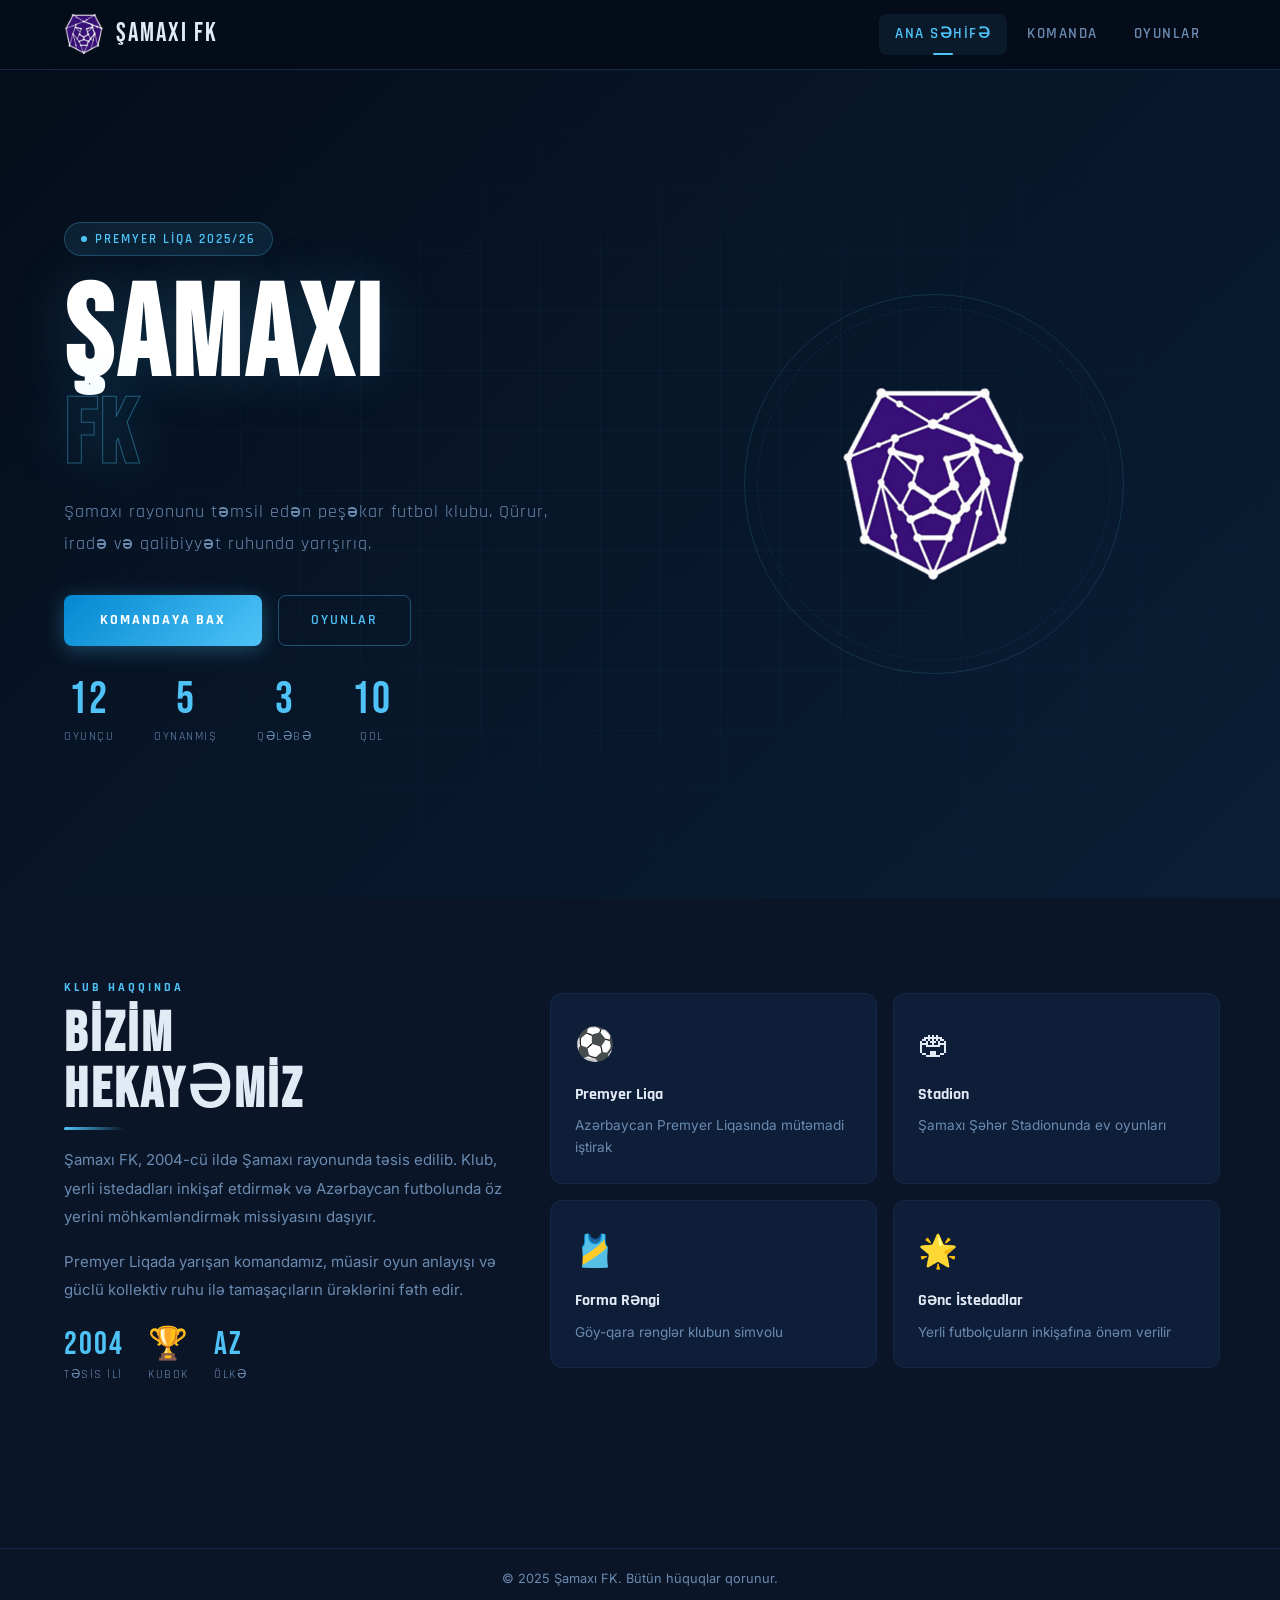
==== index.html @ 73904af3 "first commit" ====
<!DOCTYPE html>
<html lang="az">
<head>
  <meta charset="UTF-8">
  <meta name="viewport" content="width=device-width, initial-scale=1.0">
  <title>Şamaxı FK</title>
  <meta name="description" content="Şamaxı FK — Azərbaycan Premyer Liqasının güclü klubu. Oyunçular, oyunlar, statistikalar.">
  <link rel="preconnect" href="https://fonts.googleapis.com">
  <link rel="preconnect" href="https://fonts.gstatic.com" crossorigin>
  <link rel="stylesheet" href="css/style.css">
  <link rel="icon" type="image/png" href="favicon.png">
</head>
<body data-page="home">

  <!-- ── Naviqasiya ── -->
  <nav class="navbar">
    <div class="container">
      <a class="navbar-brand" href="index.html">
        <img src="favicon.png" style="height: 40px;" alt="">
        Şamaxı FK
      </a>
      <button class="navbar-toggler" id="navToggler" aria-label="Menyu">
        <span></span><span></span><span></span>
      </button>
      <div class="navbar-collapse" id="navMenu">
        <ul class="navbar-nav">
          <li class="nav-item"><a class="nav-link active" href="index.html">Ana Səhifə</a></li>
          <li class="nav-item"><a class="nav-link" href="team.html">Komanda</a></li>
          <li class="nav-item"><a class="nav-link" href="matches.html">Oyunlar</a></li>
          
        </ul>
      </div>
    </div>
  </nav>

  
  <section class="hero page-section">
    <div class="hero-bg-grid"></div>
    <div class="container position-relative" style="z-index:2">
      <div class="row align-items-center gy-5">
        <div class="col-lg-6">
          <div class="hero-badge">
            <span class="dot"></span>
            Premyer Liqa 2025/26
          </div>
          <h1 class="hero-title">
            ŞAMAXI
            <span>FK</span>
          </h1>
          <p class="hero-subtitle">
            Şamaxı rayonunu təmsil edən peşəkar futbol klubu.
            Qürur, iradə və qalibiyyət ruhunda yarışırıq.
          </p>
          <div class="d-flex gap-3 flex-wrap mb-5">
            <a href="team.html" class="btn-primary-custom">Komandaya Bax</a>
            <a href="matches.html" class="btn-outline-custom">Oyunlar</a>
          </div>
          <div class="hero-stats">
            <div class="hero-stat">
              <div class="hero-stat-num">12</div>
              <div class="hero-stat-label">Oyunçu</div>
            </div>
            <div class="hero-stat">
              <div class="hero-stat-num">5</div>
              <div class="hero-stat-label">Oynanmış</div>
            </div>
            <div class="hero-stat">
              <div class="hero-stat-num">3</div>
              <div class="hero-stat-label">Qələbə</div>
            </div>
            <div class="hero-stat">
              <div class="hero-stat-num">10</div>
              <div class="hero-stat-label">Qol</div>
            </div>
          </div>
        </div>
        <div class="col-lg-6">
          <div class="hero-emblem">
            <div class="emblem-ring">
              <img src="favicon.png">
                
                <!-- <span style="font-size:0.9rem;color:var(--clr-muted);font-family:var(--font-heading);letter-spacing:2px">2004</span> -->
              </img>
            </div>
          </div>
        </div>
      </div>
    </div>
  </section>

  <!-- ── Klub Haqqında ── -->
  <section class="section-pad bg-surface page-section">
    <div class="container">
      <div class="row align-items-center gy-4">
        <div class="col-lg-5">
          <div class="section-label">Klub Haqqında</div>
          <h2 class="section-title">BİZİM<br>HEKAYƏMİZ</h2>
          <div class="section-divider"></div>
          <p class="text-muted-c" style="line-height:1.9">
            Şamaxı FK, 2004-cü ildə Şamaxı rayonunda təsis edilib. Klub, yerli istedadları inkişaf etdirmək
            və Azərbaycan futbolunda öz yerini möhkəmləndirmək missiyasını daşıyır.
          </p>
          <p class="text-muted-c mt-3" style="line-height:1.9">
            Premyer Liqada yarışan komandamız, müasir oyun anlayışı və güclü kollektiv ruhu ilə
            tamaşaçıların ürəklərini fəth edir.
          </p>
          <div class="d-flex gap-4 mt-4">
            <div>
              <div class="hero-stat-num" style="font-size:2rem">2004</div>
              <div class="hero-stat-label">Təsis İli</div>
            </div>
            <div>
              <div class="hero-stat-num" style="font-size:2rem;color:var(--clr-gold)">🏆</div>
              <div class="hero-stat-label">Kubok</div>
            </div>
            <div>
              <div class="hero-stat-num" style="font-size:2rem">AZ</div>
              <div class="hero-stat-label">Ölkə</div>
            </div>
          </div>
        </div>
        <div class="col-lg-7">
          <div class="row g-3">
            <div class="col-6">
              <div class="card-glass p-4 h-100">
                <div style="font-size:2rem;margin-bottom:12px">⚽</div>
                <div style="font-family:var(--font-heading);font-size:1rem;font-weight:700;margin-bottom:8px">Premyer Liqa</div>
                <p class="text-muted-c" style="font-size:0.85rem;margin:0">Azərbaycan Premyer Liqasında mütəmadi iştirak</p>
              </div>
            </div>
            <div class="col-6">
              <div class="card-glass p-4 h-100">
                <div style="font-size:2rem;margin-bottom:12px">🏟</div>
                <div style="font-family:var(--font-heading);font-size:1rem;font-weight:700;margin-bottom:8px">Stadion</div>
                <p class="text-muted-c" style="font-size:0.85rem;margin:0">Şamaxı Şəhər Stadionunda ev oyunları</p>
              </div>
            </div>
            <div class="col-6">
              <div class="card-glass p-4 h-100">
                <div style="font-size:2rem;margin-bottom:12px">🎽</div>
                <div style="font-family:var(--font-heading);font-size:1rem;font-weight:700;margin-bottom:8px">Forma Rəngi</div>
                <p class="text-muted-c" style="font-size:0.85rem;margin:0">Göy-qara rənglər klubun simvolu</p>
              </div>
            </div>
            <div class="col-6">
              <div class="card-glass p-4 h-100">
                <div style="font-size:2rem;margin-bottom:12px">🌟</div>
                <div style="font-family:var(--font-heading);font-size:1rem;font-weight:700;margin-bottom:8px">Gənc İstedadlar</div>
                <p class="text-muted-c" style="font-size:0.85rem;margin:0">Yerli futbolçuların inkişafına önəm verilir</p>
              </div>
            </div>
          </div>
        </div>
      </div>
    </div>
  </section>


  <!-- ── Footer ── -->
  <footer>
   <div class="footer-bottom">
        © 2025 Şamaxı FK. Bütün hüquqlar qorunur.
      </div>
  </footer>

  <script src="js/main.js"></script>
</body>
</html>
---- css/style.css ----
/* ============================================================
   Şamaxı FK — Ana Stil Faylı (Təmizlənmiş)
   ============================================================ */

@import url('https://fonts.googleapis.com/css2?family=Bebas+Neue&family=Rajdhani:wght@400;500;600;700&family=Inter:wght@300;400;500&display=swap');

/* ── Rəng Dəyişənləri ── */
:root {
  --clr-bg:         #050d1a;
  --clr-surface:    #0a1628;
  --clr-card:       #0e1e38;
  --clr-border:     #162847;
  --clr-accent:     #4fc3f7;
  --clr-accent2:    #0288d1;
  --clr-gold:       #f0b429;
  --clr-text:       #e2eaf5;
  --clr-muted:      #6b8ab0;
  --clr-win:        #22c55e;
  --clr-loss:       #ef4444;
  --clr-draw:       #f59e0b;
  --font-display:   'Bebas Neue', sans-serif;
  --font-heading:   'Rajdhani', sans-serif;
  --font-body:      'Inter', sans-serif;
  --radius:         12px;
  --radius-sm:      8px;
  --shadow:         0 8px 32px rgba(0,0,0,0.5);
  --shadow-accent:  0 0 24px rgba(79,195,247,0.2);
  --transition:     all 0.3s cubic-bezier(0.4,0,0.2,1);
  --container-max:  1200px;
  --container-pad:  24px;
}

/* ── Reset & Əsas ── */
*, *::before, *::after {
  box-sizing: border-box;
  margin: 0;
  padding: 0;
}

html { scroll-behavior: smooth; }

body {
  background-color: var(--clr-bg);
  color: var(--clr-text);
  font-family: var(--font-body);
  font-size: 15px;
  line-height: 1.6;
  overflow-x: hidden;
}

/* ── Grid Sistemi ── */
.container {
  width: 100%;
  max-width: var(--container-max);
  margin-left: auto;
  margin-right: auto;
  padding-left: var(--container-pad);
  padding-right: var(--container-pad);
}

.row {
  display: flex;
  flex-wrap: wrap;
  margin-left: -12px;
  margin-right: -12px;
}

.row > [class*="col"] {
  padding-left: 12px;
  padding-right: 12px;
  width: 100%;
}

/* gap variantları */
.row.g-3 { gap: 0; row-gap: 16px; }
.row.g-3 > [class*="col"] { padding-left: 8px; padding-right: 8px; }
.row.g-4 { row-gap: 24px; }
.row.g-4 > [class*="col"] { padding-left: 12px; padding-right: 12px; }
.row.gy-4 { row-gap: 24px; }
.row.gy-5 { row-gap: 32px; }

/* Sütunlar */
.col-12  { flex: 0 0 100%; max-width: 100%; }
.col-6   { flex: 0 0 50%; max-width: 50%; }
.col-4   { flex: 0 0 33.333%; max-width: 33.333%; }

@media (min-width: 576px) {
  .col-sm-6  { flex: 0 0 50%; max-width: 50%; }
}

@media (min-width: 768px) {
  .col-md-4  { flex: 0 0 33.333%; max-width: 33.333%; }
  .col-md-6  { flex: 0 0 50%; max-width: 50%; }
}

@media (min-width: 992px) {
  .col-lg-2  { flex: 0 0 16.666%; max-width: 16.666%; }
  .col-lg-3  { flex: 0 0 25%; max-width: 25%; }
  .col-lg-4  { flex: 0 0 33.333%; max-width: 33.333%; }
  .col-lg-5  { flex: 0 0 41.666%; max-width: 41.666%; }
  .col-lg-6  { flex: 0 0 50%; max-width: 50%; }
  .col-lg-7  { flex: 0 0 58.333%; max-width: 58.333%; }
  .ms-lg-auto { margin-left: auto; }
}

@media (min-width: 1200px) {
  .col-xl-4 { flex: 0 0 33.333%; max-width: 33.333%; }
}

/* ── Flexbox Yardımçıları ── */
.d-flex         { display: flex; }
.flex-wrap      { flex-wrap: wrap; }
.align-items-center  { align-items: center; }
.justify-content-between { justify-content: space-between; }
.justify-content-center  { justify-content: center; }
.gap-3 { gap: 16px; }
.gap-4 { gap: 24px; }
.ms-auto { margin-left: auto; }
.mx-auto { margin-left: auto; margin-right: auto; }

/* ── Boşluq Yardımçıları ── */
.mb-2 { margin-bottom: 8px; }
.mb-3 { margin-bottom: 16px; }
.mb-4 { margin-bottom: 24px; }
.mb-5 { margin-bottom: 32px; }
.mt-2 { margin-top: 8px; }
.mt-3 { margin-top: 16px; }
.mt-4 { margin-top: 24px; }
.p-4  { padding: 24px; }
.py-5 { padding-top: 32px; padding-bottom: 32px; }
.h-100 { height: 100%; }

/* ── Mətn Yardımçıları ── */
.text-center   { text-align: center; }
.text-muted-c  { color: var(--clr-muted) !important; }

/* ── Fon Yardımçıları ── */
.bg-surface { background-color: var(--clr-surface) !important; }

/* ── Mövqe ── */
.position-relative { position: relative; }

/* ── Naviqasiya ── */
.navbar {
  background: rgba(5,13,26,0.95) !important;
  backdrop-filter: blur(16px);
  border-bottom: 1px solid var(--clr-border);
  padding: 14px 0;
  position: sticky;
  top: 0;
  z-index: 1000;
  transition: var(--transition);
}

.navbar .container {
  display: flex;
  align-items: center;
  justify-content: space-between;
}

.navbar-brand {
  display: flex;
  align-items: center;
  gap: 12px;
  font-family: var(--font-display);
  font-size: 1.6rem;
  letter-spacing: 2px;
  color: var(--clr-text) !important;
  text-decoration: none;
}

.navbar-nav {
  display: flex;
  align-items: center;
  gap: 4px;
  list-style: none;
}

.navbar-nav .nav-link {
  font-family: var(--font-heading);
  font-weight: 600;
  font-size: 0.95rem;
  letter-spacing: 1.5px;
  text-transform: uppercase;
  color: var(--clr-muted);
  padding: 8px 16px;
  border-radius: var(--radius-sm);
  transition: var(--transition);
  position: relative;
  text-decoration: none;
  display: block;
}

.navbar-nav .nav-link:hover,
.navbar-nav .nav-link.active {
  color: var(--clr-accent);
  background: rgba(79,195,247,0.08);
}

.navbar-nav .nav-link.active::after {
  content: '';
  position: absolute;
  bottom: 0;
  left: 50%;
  transform: translateX(-50%);
  width: 20px;
  height: 2px;
  background: var(--clr-accent);
  border-radius: 2px;
}

/* Hamburger menyu */
.navbar-toggler {
  display: none;
  flex-direction: column;
  gap: 5px;
  background: transparent;
  border: 1px solid var(--clr-border);
  border-radius: var(--radius-sm);
  padding: 8px 10px;
  cursor: pointer;
}

.navbar-toggler span {
  display: block;
  width: 22px;
  height: 2px;
  background: rgba(79,195,247,0.85);
  border-radius: 2px;
  transition: var(--transition);
}

.navbar-collapse {
  display: flex;
  align-items: center;
}

/* ── Səhifə Yükləmə Animasiyaları ── */
.page-section {
  opacity: 0;
  transform: translateY(24px);
  animation: fadeUp 0.6s ease forwards;
}
.page-section:nth-child(1) { animation-delay: 0.05s; }
.page-section:nth-child(2) { animation-delay: 0.15s; }
.page-section:nth-child(3) { animation-delay: 0.25s; }
.page-section:nth-child(4) { animation-delay: 0.35s; }

@keyframes fadeUp {
  to { opacity: 1; transform: translateY(0); }
}

/* ── Qahraman Bölmə ── */
.hero {
  position: relative;
  min-height: 92vh;
  display: flex;
  align-items: center;
  overflow: hidden;
  background: linear-gradient(135deg, #050d1a 0%, #071527 40%, #091e35 100%);
}

.hero-bg-grid {
  position: absolute;
  inset: 0;
  background-image:
    linear-gradient(rgba(79,195,247,0.04) 1px, transparent 1px),
    linear-gradient(90deg, rgba(79,195,247,0.04) 1px, transparent 1px);
  background-size: 60px 60px;
  mask-image: radial-gradient(ellipse at 50% 50%, black 30%, transparent 75%);
}



@keyframes pulse-glow {
  0%, 100% { opacity: 0.6; transform: translate(-50%,-50%) scale(1); }
  50% { opacity: 1; transform: translate(-50%,-50%) scale(1.1); }
}

.hero-badge {
  display: inline-flex;
  align-items: center;
  gap: 8px;
  background: rgba(79,195,247,0.1);
  border: 1px solid rgba(79,195,247,0.25);
  color: var(--clr-accent);
  font-family: var(--font-heading);
  font-size: 0.8rem;
  font-weight: 600;
  letter-spacing: 2px;
  text-transform: uppercase;
  padding: 6px 16px;
  border-radius: 100px;
  margin-bottom: 24px;
}

.hero-badge .dot {
  width: 6px;
  height: 6px;
  background: var(--clr-accent);
  border-radius: 50%;
  animation: blink 1.5s ease-in-out infinite;
}

@keyframes blink {
  0%, 100% { opacity: 1; }
  50% { opacity: 0.2; }
}

.hero-title {
  font-family: var(--font-display);
  font-size: clamp(3.5rem, 10vw, 9rem);
  line-height: 0.9;
  letter-spacing: 4px;
  color: #fff;
  text-shadow: 0 0 60px rgba(79,195,247,0.2);
}

.hero-title span {
  display: block;
  -webkit-text-stroke: 1px rgba(79,195,247,0.4);
  color: transparent;
  font-size: clamp(2.5rem, 7vw, 6.5rem);
}

.hero-subtitle {
  font-family: var(--font-heading);
  font-size: 1.15rem;
  font-weight: 400;
  color: var(--clr-muted);
  letter-spacing: 1px;
  max-width: 520px;
  margin: 20px 0 36px;
  line-height: 1.7;
}

.hero-stats {
  display: flex;
  gap: 40px;
  flex-wrap: wrap;
}

.hero-stat {
  text-align: center;
}

.hero-stat-num {
  font-family: var(--font-display);
  font-size: 2.8rem;
  color: var(--clr-accent);
  line-height: 1;
  letter-spacing: 2px;
}

.hero-stat-label {
  font-family: var(--font-heading);
  font-size: 0.75rem;
  color: var(--clr-muted);
  letter-spacing: 1.5px;
  text-transform: uppercase;
  margin-top: 4px;
}

.hero-emblem {
  position: relative;
  display: flex;
  justify-content: center;
  align-items: center;
}

.emblem-ring {
  width: min(380px, 80vw);
  height: min(380px, 80vw);
  border-radius: 50%;
  border: 1px solid rgba(79,195,247,0.15);
  display: flex;
  align-items: center;
  justify-content: center;
  position: relative;
}

.emblem-ring::before {
  content: '';
  position: absolute;
  inset: 12px;
  border-radius: 50%;
  border: 1px dashed rgba(79,195,247,0.1);
}

/* ── Düymələr ── */
.btn-primary-custom {
  font-family: var(--font-heading);
  font-weight: 700;
  font-size: 0.9rem;
  letter-spacing: 2px;
  text-transform: uppercase;
  color: #fff;
  background: linear-gradient(135deg, var(--clr-accent2), var(--clr-accent));
  border: none;
  padding: 14px 36px;
  border-radius: var(--radius-sm);
  cursor: pointer;
  transition: var(--transition);
  text-decoration: none;
  display: inline-flex;
  align-items: center;
  gap: 8px;
  box-shadow: 0 4px 20px rgba(79,195,247,0.3);
}

.btn-primary-custom:hover {
  transform: translateY(-2px);
  box-shadow: 0 8px 30px rgba(79,195,247,0.4);
  color: #fff;
}

.btn-outline-custom {
  font-family: var(--font-heading);
  font-weight: 600;
  font-size: 0.9rem;
  letter-spacing: 2px;
  text-transform: uppercase;
  color: var(--clr-accent);
  background: transparent;
  border: 1px solid rgba(79,195,247,0.35);
  padding: 13px 32px;
  border-radius: var(--radius-sm);
  cursor: pointer;
  transition: var(--transition);
  text-decoration: none;
  display: inline-flex;
  align-items: center;
  gap: 8px;
}

.btn-outline-custom:hover {
  background: rgba(79,195,247,0.08);
  border-color: var(--clr-accent);
  color: var(--clr-accent);
  transform: translateY(-2px);
}

/* ── Bölmə Başlıqları ── */
.section-label {
  font-family: var(--font-heading);
  font-size: 0.75rem;
  font-weight: 700;
  letter-spacing: 3px;
  text-transform: uppercase;
  color: var(--clr-accent);
  margin-bottom: 10px;
}

.section-title {
  font-family: var(--font-display);
  font-size: clamp(2rem, 5vw, 3.5rem);
  letter-spacing: 3px;
  color: var(--clr-text);
  line-height: 1;
  margin-bottom: 8px;
}

.section-divider {
  width: 60px;
  height: 3px;
  background: linear-gradient(90deg, var(--clr-accent), transparent);
  border-radius: 3px;
  margin-bottom: 16px;
}

/* ── Kartlar ── */
.card-glass {
  background: var(--clr-card);
  border: 1px solid var(--clr-border);
  border-radius: var(--radius);
  transition: var(--transition);
  overflow: hidden;
  position: relative;
}

.card-glass::before {
  content: '';
  position: absolute;
  top: 0; left: 0; right: 0;
  height: 2px;
  background: linear-gradient(90deg, transparent, var(--clr-accent), transparent);
  opacity: 0;
  transition: var(--transition);
}

.card-glass:hover {
  transform: translateY(-6px);
  border-color: rgba(79,195,247,0.35);
  box-shadow: var(--shadow), var(--shadow-accent);
}

.card-glass:hover::before { opacity: 1; }

/* ── Oyun Kartları ── */
.match-card {
  background: var(--clr-card);
  border: 1px solid var(--clr-border);
  border-radius: var(--radius);
  padding: 24px;
  transition: var(--transition);
  position: relative;
  overflow: hidden;
}

.match-card::after {
  content: '';
  position: absolute;
  left: 0; top: 0; bottom: 0;
  width: 3px;
  border-radius: 3px 0 0 3px;
}

.match-card.win::after      { background: var(--clr-win); }
.match-card.loss::after     { background: var(--clr-loss); }
.match-card.draw::after     { background: var(--clr-draw); }
.match-card.upcoming::after { background: var(--clr-accent); }

.match-card:hover {
  transform: translateY(-4px);
  border-color: rgba(79,195,247,0.3);
  box-shadow: var(--shadow);
}

.match-competition {
  font-family: var(--font-heading);
  font-size: 0.7rem;
  font-weight: 700;
  letter-spacing: 2px;
  text-transform: uppercase;
  color: var(--clr-accent);
  margin-bottom: 16px;
}

.match-teams {
  display: flex;
  align-items: center;
  justify-content: space-between;
  gap: 16px;
  margin-bottom: 16px;
}

.match-team { flex: 1; text-align: center; }

.match-team-name {
  font-family: var(--font-heading);
  font-size: 0.95rem;
  font-weight: 700;
  color: var(--clr-text);
  letter-spacing: 0.5px;
}

.match-score {
  font-family: var(--font-display);
  font-size: 2.8rem;
  color: var(--clr-accent);
  letter-spacing: 4px;
  text-align: center;
  min-width: 100px;
  line-height: 1;
}

.match-score.upcoming-score {
  font-size: 1.4rem;
  color: var(--clr-muted);
  letter-spacing: 6px;
}

.match-meta {
  display: flex;
  justify-content: space-between;
  align-items: center;
  border-top: 1px solid var(--clr-border);
  padding-top: 14px;
  flex-wrap: wrap;
  gap: 8px;
}

.match-date {
  font-size: 0.8rem;
  color: var(--clr-muted);
  font-family: var(--font-heading);
  font-weight: 500;
}

.match-venue {
  font-size: 0.75rem;
  color: var(--clr-muted);
  font-family: var(--font-body);
}

.status-badge {
  font-family: var(--font-heading);
  font-size: 0.65rem;
  font-weight: 700;
  letter-spacing: 1.5px;
  text-transform: uppercase;
  padding: 4px 10px;
  border-radius: 100px;
}

.status-win      { background: rgba(34,197,94,0.15);  color: var(--clr-win); }
.status-loss     { background: rgba(239,68,68,0.15);  color: var(--clr-loss); }
.status-draw     { background: rgba(245,158,11,0.15); color: var(--clr-draw); }
.status-upcoming { background: rgba(79,195,247,0.12); color: var(--clr-accent); }

/* ── Oyunçu Kartları ── */
.player-card {
  background: var(--clr-card);
  border: 1px solid var(--clr-border);
  border-radius: var(--radius);
  overflow: hidden;
  transition: var(--transition);
  cursor: pointer;
  position: relative;
}

.player-card:hover {
  transform: translateY(-8px);
  border-color: rgba(79,195,247,0.4);
  box-shadow: var(--shadow), var(--shadow-accent);
}

.player-img-wrap {
  position: relative;
  height: 180px;
  background: linear-gradient(135deg, #071527, var(--clr-surface));
  display: flex;
  align-items: center;
  justify-content: center;
  overflow: hidden;
}

.player-number-bg {
  position: absolute;
  font-family: var(--font-display);
  font-size: 7rem;
  color: rgba(79,195,247,0.06);
  letter-spacing: -4px;
  user-select: none;
}

.player-avatar {
  width: 90px;
  height: 90px;
  border-radius: 50%;
  border: 3px solid rgba(79,195,247,0.3);
  position: relative;
  z-index: 1;
  object-fit: cover;
  transition: var(--transition);
}

.player-card:hover .player-avatar {
  border-color: var(--clr-accent);
  box-shadow: 0 0 20px rgba(79,195,247,0.3);
}

.player-number-badge {
  position: absolute;
  top: 12px;
  right: 12px;
  background: linear-gradient(135deg, var(--clr-accent2), var(--clr-accent));
  color: #fff;
  font-family: var(--font-display);
  font-size: 1.1rem;
  letter-spacing: 1px;
  width: 36px;
  height: 36px;
  border-radius: 8px;
  display: flex;
  align-items: center;
  justify-content: center;
}

.player-info { padding: 16px 18px; }

.player-name {
  font-family: var(--font-heading);
  font-size: 1rem;
  font-weight: 700;
  color: var(--clr-text);
  margin-bottom: 4px;
  letter-spacing: 0.3px;
}

.player-position {
  font-family: var(--font-body);
  font-size: 0.78rem;
  color: var(--clr-muted);
}

.player-position-dot {
  display: inline-block;
  width: 6px;
  height: 6px;
  border-radius: 50%;
  margin-right: 6px;
}

.pos-gk  { background: #f59e0b; }
.pos-def { background: #3b82f6; }
.pos-mid { background: #22c55e; }
.pos-fwd { background: #ef4444; }

.player-footer {
  padding: 10px 18px;
  border-top: 1px solid var(--clr-border);
  display: flex;
  align-items: center;
  justify-content: space-between;
}

.player-nat  { font-size: 1.1rem; }
.player-age  { font-family: var(--font-heading); font-size: 0.75rem; color: var(--clr-muted); font-weight: 500; }

/* ── Footer ── */
footer {
  background: var(--clr-surface);
  
  padding: 48px 0 28px;
}

.footer-brand {
  font-family: var(--font-display);
  font-size: 1.8rem;
  letter-spacing: 3px;
  color: var(--clr-text);
  margin-bottom: 10px;
}

.footer-tagline { color: var(--clr-muted); font-size: 0.85rem; margin-bottom: 0; }

.footer-links { list-style: none; padding: 0; }
.footer-links li { margin-bottom: 8px; }
.footer-links a {
  color: var(--clr-muted);
  text-decoration: none;
  font-family: var(--font-heading);
  font-size: 0.9rem;
  font-weight: 500;
  transition: color 0.2s;
}
.footer-links a:hover { color: var(--clr-accent); }

.footer-heading {
  font-family: var(--font-heading);
  font-size: 0.75rem;
  font-weight: 700;
  letter-spacing: 2.5px;
  text-transform: uppercase;
  color: var(--clr-accent);
  margin-bottom: 16px;
}

.footer-bottom {
  border-top: 1px solid var(--clr-border);
  padding-top: 20px;
  margin-top: 36px;
  text-align: center;
  font-size: 0.8rem;
  color: var(--clr-muted);
}

/* ── Faydalı Sinif ── */
.section-pad    { padding: 80px 0; }
.section-pad-sm { padding: 56px 0; }

/* ── Yüklənmə Animasiyası ── */
.loading-spinner {
  width: 40px; height: 40px;
  border: 3px solid var(--clr-border);
  border-top-color: var(--clr-accent);
  border-radius: 50%;
  animation: spin 0.8s linear infinite;
  display: block;
}

@keyframes spin { to { transform: rotate(360deg); } }

/* ── Responsivlik ── */
@media (max-width: 992px) {
  .navbar-toggler { display: flex; }

  .navbar-collapse {
    display: none;
    position: absolute;
    top: 100%;
    left: 0;
    right: 0;
    background: rgba(5,13,26,0.98);
    border-bottom: 1px solid var(--clr-border);
    padding: 16px var(--container-pad);
    backdrop-filter: blur(16px);
  }

  .navbar-collapse.open { display: flex; }

  .navbar-nav {
    flex-direction: column;
    align-items: flex-start;
    width: 100%;
    gap: 4px;
  }

  .navbar-nav .nav-link { width: 100%; }

  .col-lg-2, .col-lg-3, .col-lg-4, .col-lg-5,
  .col-lg-6, .col-lg-7 {
    flex: 0 0 100%;
    max-width: 100%;
  }

  .ms-lg-auto { margin-left: 0; }

  .col-xl-4 { flex: 0 0 100%; max-width: 100%; }
}

@media (max-width: 768px) {
  .hero { min-height: 70vh; text-align: center; }
  .hero-stats { justify-content: center; }
  .hero-emblem { margin-top: 48px; }
  .match-score { font-size: 2rem; min-width: 72px; }
  .section-pad { padding: 56px 0; }
  .hero-subtitle { margin: 16px auto 28px; }

  .col-md-4, .col-md-6 {
    flex: 0 0 100%;
    max-width: 100%;
  }
}

@media (max-width: 480px) {
  .match-teams { gap: 8px; }
  .match-team-name { font-size: 0.82rem; }
}
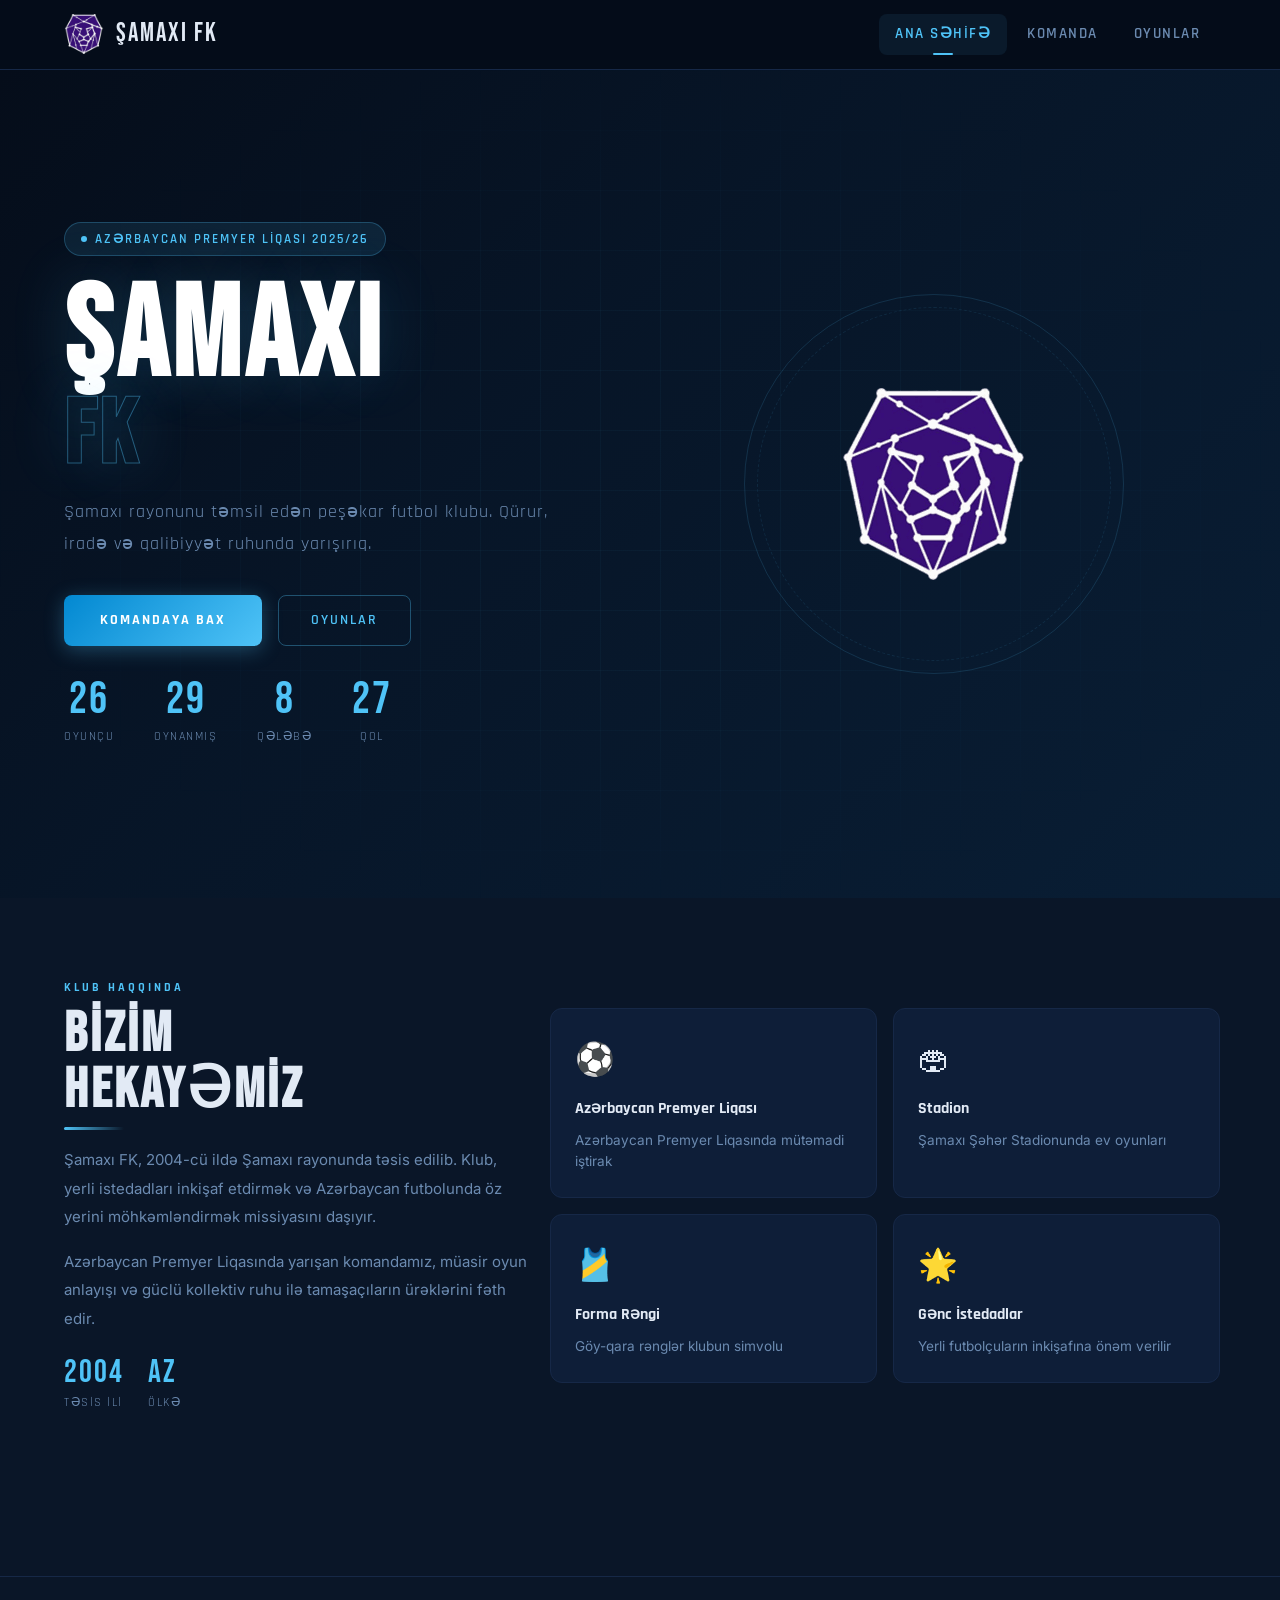
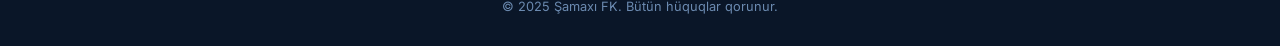
==== commit 8fa75638: "3-commit" ====
--- a/index.html
+++ b/index.html
@@ -1,15 +1,18 @@
 <!DOCTYPE html>
 <html lang="az">
+
 <head>
   <meta charset="UTF-8">
   <meta name="viewport" content="width=device-width, initial-scale=1.0">
   <title>Şamaxı FK</title>
-  <meta name="description" content="Şamaxı FK — Azərbaycan Premyer Liqasının güclü klubu. Oyunçular, oyunlar, statistikalar.">
+  <meta name="description"
+    content="Şamaxı FK — Azərbaycan Premyer Liqasının güclü klubu. Oyunçular, oyunlar, statistikalar.">
   <link rel="preconnect" href="https://fonts.googleapis.com">
   <link rel="preconnect" href="https://fonts.gstatic.com" crossorigin>
   <link rel="stylesheet" href="css/style.css">
   <link rel="icon" type="image/png" href="favicon.png">
 </head>
+
 <body data-page="home">
 
   <!-- ── Naviqasiya ── -->
@@ -27,13 +30,13 @@
           <li class="nav-item"><a class="nav-link active" href="index.html">Ana Səhifə</a></li>
           <li class="nav-item"><a class="nav-link" href="team.html">Komanda</a></li>
           <li class="nav-item"><a class="nav-link" href="matches.html">Oyunlar</a></li>
-          
+
         </ul>
       </div>
     </div>
   </nav>
 
-  
+
   <section class="hero page-section">
     <div class="hero-bg-grid"></div>
     <div class="container position-relative" style="z-index:2">
@@ -41,7 +44,7 @@
         <div class="col-lg-6">
           <div class="hero-badge">
             <span class="dot"></span>
-            Premyer Liqa 2025/26
+            Azərbaycan Premyer Liqası 2025/26
           </div>
           <h1 class="hero-title">
             ŞAMAXI
@@ -57,19 +60,19 @@
           </div>
           <div class="hero-stats">
             <div class="hero-stat">
-              <div class="hero-stat-num">12</div>
+              <div class="hero-stat-num">26</div>
               <div class="hero-stat-label">Oyunçu</div>
             </div>
             <div class="hero-stat">
-              <div class="hero-stat-num">5</div>
+              <div class="hero-stat-num">29</div>
               <div class="hero-stat-label">Oynanmış</div>
             </div>
             <div class="hero-stat">
-              <div class="hero-stat-num">3</div>
+              <div class="hero-stat-num">8</div>
               <div class="hero-stat-label">Qələbə</div>
             </div>
             <div class="hero-stat">
-              <div class="hero-stat-num">10</div>
+              <div class="hero-stat-num">27</div>
               <div class="hero-stat-label">Qol</div>
             </div>
           </div>
@@ -78,8 +81,6 @@
           <div class="hero-emblem">
             <div class="emblem-ring">
               <img src="favicon.png">
-                
-                <!-- <span style="font-size:0.9rem;color:var(--clr-muted);font-family:var(--font-heading);letter-spacing:2px">2004</span> -->
               </img>
             </div>
           </div>
@@ -101,7 +102,7 @@
             və Azərbaycan futbolunda öz yerini möhkəmləndirmək missiyasını daşıyır.
           </p>
           <p class="text-muted-c mt-3" style="line-height:1.9">
-            Premyer Liqada yarışan komandamız, müasir oyun anlayışı və güclü kollektiv ruhu ilə
+            Azərbaycan Premyer Liqasında yarışan komandamız, müasir oyun anlayışı və güclü kollektiv ruhu ilə
             tamaşaçıların ürəklərini fəth edir.
           </p>
           <div class="d-flex gap-4 mt-4">
@@ -109,10 +110,7 @@
               <div class="hero-stat-num" style="font-size:2rem">2004</div>
               <div class="hero-stat-label">Təsis İli</div>
             </div>
-            <div>
-              <div class="hero-stat-num" style="font-size:2rem;color:var(--clr-gold)">🏆</div>
-              <div class="hero-stat-label">Kubok</div>
-            </div>
+           
             <div>
               <div class="hero-stat-num" style="font-size:2rem">AZ</div>
               <div class="hero-stat-label">Ölkə</div>
@@ -124,29 +122,34 @@
             <div class="col-6">
               <div class="card-glass p-4 h-100">
                 <div style="font-size:2rem;margin-bottom:12px">⚽</div>
-                <div style="font-family:var(--font-heading);font-size:1rem;font-weight:700;margin-bottom:8px">Premyer Liqa</div>
-                <p class="text-muted-c" style="font-size:0.85rem;margin:0">Azərbaycan Premyer Liqasında mütəmadi iştirak</p>
+                <div style="font-family:var(--font-heading);font-size:1rem;font-weight:700;margin-bottom:8px">Azərbaycan Premyer Liqası</div>
+                <p class="text-muted-c" style="font-size:0.85rem;margin:0">Azərbaycan Premyer Liqasında mütəmadi iştirak
+                </p>
               </div>
             </div>
             <div class="col-6">
               <div class="card-glass p-4 h-100">
                 <div style="font-size:2rem;margin-bottom:12px">🏟</div>
-                <div style="font-family:var(--font-heading);font-size:1rem;font-weight:700;margin-bottom:8px">Stadion</div>
+                <div style="font-family:var(--font-heading);font-size:1rem;font-weight:700;margin-bottom:8px">Stadion
+                </div>
                 <p class="text-muted-c" style="font-size:0.85rem;margin:0">Şamaxı Şəhər Stadionunda ev oyunları</p>
               </div>
             </div>
             <div class="col-6">
               <div class="card-glass p-4 h-100">
                 <div style="font-size:2rem;margin-bottom:12px">🎽</div>
-                <div style="font-family:var(--font-heading);font-size:1rem;font-weight:700;margin-bottom:8px">Forma Rəngi</div>
+                <div style="font-family:var(--font-heading);font-size:1rem;font-weight:700;margin-bottom:8px">Forma
+                  Rəngi</div>
                 <p class="text-muted-c" style="font-size:0.85rem;margin:0">Göy-qara rənglər klubun simvolu</p>
               </div>
             </div>
             <div class="col-6">
               <div class="card-glass p-4 h-100">
                 <div style="font-size:2rem;margin-bottom:12px">🌟</div>
-                <div style="font-family:var(--font-heading);font-size:1rem;font-weight:700;margin-bottom:8px">Gənc İstedadlar</div>
-                <p class="text-muted-c" style="font-size:0.85rem;margin:0">Yerli futbolçuların inkişafına önəm verilir</p>
+                <div style="font-family:var(--font-heading);font-size:1rem;font-weight:700;margin-bottom:8px">Gənc
+                  İstedadlar</div>
+                <p class="text-muted-c" style="font-size:0.85rem;margin:0">Yerli futbolçuların inkişafına önəm verilir
+                </p>
               </div>
             </div>
           </div>
@@ -155,14 +158,13 @@
     </div>
   </section>
 
-
-  <!-- ── Footer ── -->
   <footer>
-   <div class="footer-bottom">
-        © 2025 Şamaxı FK. Bütün hüquqlar qorunur.
-      </div>
+    <div class="footer-bottom">
+      © 2025 Şamaxı FK. Bütün hüquqlar qorunur.
+    </div>
   </footer>
 
   <script src="js/main.js"></script>
 </body>
-</html>
+
+</html>
--- a/css/style.css
+++ b/css/style.css
@@ -6,38 +6,42 @@
 
 /* ── Rəng Dəyişənləri ── */
 :root {
-  --clr-bg:         #050d1a;
-  --clr-surface:    #0a1628;
-  --clr-card:       #0e1e38;
-  --clr-border:     #162847;
-  --clr-accent:     #4fc3f7;
-  --clr-accent2:    #0288d1;
-  --clr-gold:       #f0b429;
-  --clr-text:       #e2eaf5;
-  --clr-muted:      #6b8ab0;
-  --clr-win:        #22c55e;
-  --clr-loss:       #ef4444;
-  --clr-draw:       #f59e0b;
-  --font-display:   'Bebas Neue', sans-serif;
-  --font-heading:   'Rajdhani', sans-serif;
-  --font-body:      'Inter', sans-serif;
-  --radius:         12px;
-  --radius-sm:      8px;
-  --shadow:         0 8px 32px rgba(0,0,0,0.5);
-  --shadow-accent:  0 0 24px rgba(79,195,247,0.2);
-  --transition:     all 0.3s cubic-bezier(0.4,0,0.2,1);
-  --container-max:  1200px;
-  --container-pad:  24px;
+  --clr-bg: #050d1a;
+  --clr-surface: #0a1628;
+  --clr-card: #0e1e38;
+  --clr-border: #162847;
+  --clr-accent: #4fc3f7;
+  --clr-accent2: #0288d1;
+  --clr-gold: #f0b429;
+  --clr-text: #e2eaf5;
+  --clr-muted: #6b8ab0;
+  --clr-win: #22c55e;
+  --clr-loss: #ef4444;
+  --clr-draw: #f59e0b;
+  --font-display: 'Bebas Neue', sans-serif;
+  --font-heading: 'Rajdhani', sans-serif;
+  --font-body: 'Inter', sans-serif;
+  --radius: 12px;
+  --radius-sm: 8px;
+  --shadow: 0 8px 32px rgba(0, 0, 0, 0.5);
+  --shadow-accent: 0 0 24px rgba(79, 195, 247, 0.2);
+  --transition: all 0.3s cubic-bezier(0.4, 0, 0.2, 1);
+  --container-max: 1200px;
+  --container-pad: 24px;
 }
 
 /* ── Reset & Əsas ── */
-*, *::before, *::after {
+*,
+*::before,
+*::after {
   box-sizing: border-box;
   margin: 0;
   padding: 0;
 }
 
-html { scroll-behavior: smooth; }
+html {
+  scroll-behavior: smooth;
+}
 
 body {
   background-color: var(--clr-bg);
@@ -65,84 +69,220 @@
   margin-right: -12px;
 }
 
-.row > [class*="col"] {
+.row>[class*="col"] {
   padding-left: 12px;
   padding-right: 12px;
   width: 100%;
 }
 
 /* gap variantları */
-.row.g-3 { gap: 0; row-gap: 16px; }
-.row.g-3 > [class*="col"] { padding-left: 8px; padding-right: 8px; }
-.row.g-4 { row-gap: 24px; }
-.row.g-4 > [class*="col"] { padding-left: 12px; padding-right: 12px; }
-.row.gy-4 { row-gap: 24px; }
-.row.gy-5 { row-gap: 32px; }
+.row.g-3 {
+  gap: 0;
+  row-gap: 16px;
+}
+
+.row.g-3>[class*="col"] {
+  padding-left: 8px;
+  padding-right: 8px;
+}
+
+.row.g-4 {
+  row-gap: 24px;
+}
+
+.row.g-4>[class*="col"] {
+  padding-left: 12px;
+  padding-right: 12px;
+}
+
+.row.gy-4 {
+  row-gap: 24px;
+}
+
+.row.gy-5 {
+  row-gap: 32px;
+}
 
 /* Sütunlar */
-.col-12  { flex: 0 0 100%; max-width: 100%; }
-.col-6   { flex: 0 0 50%; max-width: 50%; }
-.col-4   { flex: 0 0 33.333%; max-width: 33.333%; }
+.col-12 {
+  flex: 0 0 100%;
+  max-width: 100%;
+}
+
+.col-6 {
+  flex: 0 0 50%;
+  max-width: 50%;
+}
+
+.col-4 {
+  flex: 0 0 33.333%;
+  max-width: 33.333%;
+}
 
 @media (min-width: 576px) {
-  .col-sm-6  { flex: 0 0 50%; max-width: 50%; }
+  .col-sm-6 {
+    flex: 0 0 50%;
+    max-width: 50%;
+  }
 }
 
 @media (min-width: 768px) {
-  .col-md-4  { flex: 0 0 33.333%; max-width: 33.333%; }
-  .col-md-6  { flex: 0 0 50%; max-width: 50%; }
+  .col-md-4 {
+    flex: 0 0 33.333%;
+    max-width: 33.333%;
+  }
+
+  .col-md-6 {
+    flex: 0 0 50%;
+    max-width: 50%;
+  }
 }
 
 @media (min-width: 992px) {
-  .col-lg-2  { flex: 0 0 16.666%; max-width: 16.666%; }
-  .col-lg-3  { flex: 0 0 25%; max-width: 25%; }
-  .col-lg-4  { flex: 0 0 33.333%; max-width: 33.333%; }
-  .col-lg-5  { flex: 0 0 41.666%; max-width: 41.666%; }
-  .col-lg-6  { flex: 0 0 50%; max-width: 50%; }
-  .col-lg-7  { flex: 0 0 58.333%; max-width: 58.333%; }
-  .ms-lg-auto { margin-left: auto; }
+  .col-lg-2 {
+    flex: 0 0 16.666%;
+    max-width: 16.666%;
+  }
+
+  .col-lg-3 {
+    flex: 0 0 25%;
+    max-width: 25%;
+  }
+
+  .col-lg-4 {
+    flex: 0 0 33.333%;
+    max-width: 33.333%;
+  }
+
+  .col-lg-5 {
+    flex: 0 0 41.666%;
+    max-width: 41.666%;
+  }
+
+  .col-lg-6 {
+    flex: 0 0 50%;
+    max-width: 50%;
+  }
+
+  .col-lg-7 {
+    flex: 0 0 58.333%;
+    max-width: 58.333%;
+  }
+
+  .ms-lg-auto {
+    margin-left: auto;
+  }
 }
 
 @media (min-width: 1200px) {
-  .col-xl-4 { flex: 0 0 33.333%; max-width: 33.333%; }
+  .col-xl-4 {
+    flex: 0 0 33.333%;
+    max-width: 33.333%;
+  }
 }
 
 /* ── Flexbox Yardımçıları ── */
-.d-flex         { display: flex; }
-.flex-wrap      { flex-wrap: wrap; }
-.align-items-center  { align-items: center; }
-.justify-content-between { justify-content: space-between; }
-.justify-content-center  { justify-content: center; }
-.gap-3 { gap: 16px; }
-.gap-4 { gap: 24px; }
-.ms-auto { margin-left: auto; }
-.mx-auto { margin-left: auto; margin-right: auto; }
+.d-flex {
+  display: flex;
+}
+
+.flex-wrap {
+  flex-wrap: wrap;
+}
+
+.align-items-center {
+  align-items: center;
+}
+
+.justify-content-between {
+  justify-content: space-between;
+}
+
+.justify-content-center {
+  justify-content: center;
+}
+
+.gap-3 {
+  gap: 16px;
+}
+
+.gap-4 {
+  gap: 24px;
+}
+
+.ms-auto {
+  margin-left: auto;
+}
+
+.mx-auto {
+  margin-left: auto;
+  margin-right: auto;
+}
 
 /* ── Boşluq Yardımçıları ── */
-.mb-2 { margin-bottom: 8px; }
-.mb-3 { margin-bottom: 16px; }
-.mb-4 { margin-bottom: 24px; }
-.mb-5 { margin-bottom: 32px; }
-.mt-2 { margin-top: 8px; }
-.mt-3 { margin-top: 16px; }
-.mt-4 { margin-top: 24px; }
-.p-4  { padding: 24px; }
-.py-5 { padding-top: 32px; padding-bottom: 32px; }
-.h-100 { height: 100%; }
+.mb-2 {
+  margin-bottom: 8px;
+}
+
+.mb-3 {
+  margin-bottom: 16px;
+}
+
+.mb-4 {
+  margin-bottom: 24px;
+}
+
+.mb-5 {
+  margin-bottom: 32px;
+}
+
+.mt-2 {
+  margin-top: 8px;
+}
+
+.mt-3 {
+  margin-top: 16px;
+}
+
+.mt-4 {
+  margin-top: 24px;
+}
+
+.p-4 {
+  padding: 24px;
+}
+
+.py-5 {
+  padding-top: 32px;
+  padding-bottom: 32px;
+}
+
+.h-100 {
+  height: 100%;
+}
 
 /* ── Mətn Yardımçıları ── */
-.text-center   { text-align: center; }
-.text-muted-c  { color: var(--clr-muted) !important; }
+.text-center {
+  text-align: center;
+}
+
+.text-muted-c {
+  color: var(--clr-muted) !important;
+}
 
 /* ── Fon Yardımçıları ── */
-.bg-surface { background-color: var(--clr-surface) !important; }
+.bg-surface {
+  background-color: var(--clr-surface) !important;
+}
 
 /* ── Mövqe ── */
-.position-relative { position: relative; }
+.position-relative {
+  position: relative;
+}
 
 /* ── Naviqasiya ── */
 .navbar {
-  background: rgba(5,13,26,0.95) !important;
+  background: rgba(5, 13, 26, 0.95) !important;
   backdrop-filter: blur(16px);
   border-bottom: 1px solid var(--clr-border);
   padding: 14px 0;
@@ -194,7 +334,7 @@
 .navbar-nav .nav-link:hover,
 .navbar-nav .nav-link.active {
   color: var(--clr-accent);
-  background: rgba(79,195,247,0.08);
+  background: rgba(79, 195, 247, 0.08);
 }
 
 .navbar-nav .nav-link.active::after {
@@ -225,7 +365,7 @@
   display: block;
   width: 22px;
   height: 2px;
-  background: rgba(79,195,247,0.85);
+  background: rgba(79, 195, 247, 0.85);
   border-radius: 2px;
   transition: var(--transition);
 }
@@ -241,13 +381,28 @@
   transform: translateY(24px);
   animation: fadeUp 0.6s ease forwards;
 }
-.page-section:nth-child(1) { animation-delay: 0.05s; }
-.page-section:nth-child(2) { animation-delay: 0.15s; }
-.page-section:nth-child(3) { animation-delay: 0.25s; }
-.page-section:nth-child(4) { animation-delay: 0.35s; }
+
+.page-section:nth-child(1) {
+  animation-delay: 0.05s;
+}
+
+.page-section:nth-child(2) {
+  animation-delay: 0.15s;
+}
+
+.page-section:nth-child(3) {
+  animation-delay: 0.25s;
+}
+
+.page-section:nth-child(4) {
+  animation-delay: 0.35s;
+}
 
 @keyframes fadeUp {
-  to { opacity: 1; transform: translateY(0); }
+  to {
+    opacity: 1;
+    transform: translateY(0);
+  }
 }
 
 /* ── Qahraman Bölmə ── */
@@ -264,8 +419,8 @@
   position: absolute;
   inset: 0;
   background-image:
-    linear-gradient(rgba(79,195,247,0.04) 1px, transparent 1px),
-    linear-gradient(90deg, rgba(79,195,247,0.04) 1px, transparent 1px);
+    linear-gradient(rgba(79, 195, 247, 0.04) 1px, transparent 1px),
+    linear-gradient(90deg, rgba(79, 195, 247, 0.04) 1px, transparent 1px);
   background-size: 60px 60px;
   mask-image: radial-gradient(ellipse at 50% 50%, black 30%, transparent 75%);
 }
@@ -273,16 +428,25 @@
 
 
 @keyframes pulse-glow {
-  0%, 100% { opacity: 0.6; transform: translate(-50%,-50%) scale(1); }
-  50% { opacity: 1; transform: translate(-50%,-50%) scale(1.1); }
+
+  0%,
+  100% {
+    opacity: 0.6;
+    transform: translate(-50%, -50%) scale(1);
+  }
+
+  50% {
+    opacity: 1;
+    transform: translate(-50%, -50%) scale(1.1);
+  }
 }
 
 .hero-badge {
   display: inline-flex;
   align-items: center;
   gap: 8px;
-  background: rgba(79,195,247,0.1);
-  border: 1px solid rgba(79,195,247,0.25);
+  background: rgba(79, 195, 247, 0.1);
+  border: 1px solid rgba(79, 195, 247, 0.25);
   color: var(--clr-accent);
   font-family: var(--font-heading);
   font-size: 0.8rem;
@@ -303,8 +467,15 @@
 }
 
 @keyframes blink {
-  0%, 100% { opacity: 1; }
-  50% { opacity: 0.2; }
+
+  0%,
+  100% {
+    opacity: 1;
+  }
+
+  50% {
+    opacity: 0.2;
+  }
 }
 
 .hero-title {
@@ -313,12 +484,12 @@
   line-height: 0.9;
   letter-spacing: 4px;
   color: #fff;
-  text-shadow: 0 0 60px rgba(79,195,247,0.2);
+  text-shadow: 0 0 60px rgba(79, 195, 247, 0.2);
 }
 
 .hero-title span {
   display: block;
-  -webkit-text-stroke: 1px rgba(79,195,247,0.4);
+  -webkit-text-stroke: 1px rgba(79, 195, 247, 0.4);
   color: transparent;
   font-size: clamp(2.5rem, 7vw, 6.5rem);
 }
@@ -372,7 +543,7 @@
   width: min(380px, 80vw);
   height: min(380px, 80vw);
   border-radius: 50%;
-  border: 1px solid rgba(79,195,247,0.15);
+  border: 1px solid rgba(79, 195, 247, 0.15);
   display: flex;
   align-items: center;
   justify-content: center;
@@ -384,7 +555,7 @@
   position: absolute;
   inset: 12px;
   border-radius: 50%;
-  border: 1px dashed rgba(79,195,247,0.1);
+  border: 1px dashed rgba(79, 195, 247, 0.1);
 }
 
 /* ── Düymələr ── */
@@ -405,12 +576,12 @@
   display: inline-flex;
   align-items: center;
   gap: 8px;
-  box-shadow: 0 4px 20px rgba(79,195,247,0.3);
+  box-shadow: 0 4px 20px rgba(79, 195, 247, 0.3);
 }
 
 .btn-primary-custom:hover {
   transform: translateY(-2px);
-  box-shadow: 0 8px 30px rgba(79,195,247,0.4);
+  box-shadow: 0 8px 30px rgba(79, 195, 247, 0.4);
   color: #fff;
 }
 
@@ -422,7 +593,7 @@
   text-transform: uppercase;
   color: var(--clr-accent);
   background: transparent;
-  border: 1px solid rgba(79,195,247,0.35);
+  border: 1px solid rgba(79, 195, 247, 0.35);
   padding: 13px 32px;
   border-radius: var(--radius-sm);
   cursor: pointer;
@@ -434,7 +605,7 @@
 }
 
 .btn-outline-custom:hover {
-  background: rgba(79,195,247,0.08);
+  background: rgba(79, 195, 247, 0.08);
   border-color: var(--clr-accent);
   color: var(--clr-accent);
   transform: translateY(-2px);
@@ -481,7 +652,9 @@
 .card-glass::before {
   content: '';
   position: absolute;
-  top: 0; left: 0; right: 0;
+  top: 0;
+  left: 0;
+  right: 0;
   height: 2px;
   background: linear-gradient(90deg, transparent, var(--clr-accent), transparent);
   opacity: 0;
@@ -490,11 +663,13 @@
 
 .card-glass:hover {
   transform: translateY(-6px);
-  border-color: rgba(79,195,247,0.35);
+  border-color: rgba(79, 195, 247, 0.35);
   box-shadow: var(--shadow), var(--shadow-accent);
 }
 
-.card-glass:hover::before { opacity: 1; }
+.card-glass:hover::before {
+  opacity: 1;
+}
 
 /* ── Oyun Kartları ── */
 .match-card {
@@ -510,19 +685,32 @@
 .match-card::after {
   content: '';
   position: absolute;
-  left: 0; top: 0; bottom: 0;
+  left: 0;
+  top: 0;
+  bottom: 0;
   width: 3px;
   border-radius: 3px 0 0 3px;
 }
 
-.match-card.win::after      { background: var(--clr-win); }
-.match-card.loss::after     { background: var(--clr-loss); }
-.match-card.draw::after     { background: var(--clr-draw); }
-.match-card.upcoming::after { background: var(--clr-accent); }
+.match-card.win::after {
+  background: var(--clr-win);
+}
+
+.match-card.loss::after {
+  background: var(--clr-loss);
+}
+
+.match-card.draw::after {
+  background: var(--clr-draw);
+}
+
+.match-card.upcoming::after {
+  background: var(--clr-accent);
+}
 
 .match-card:hover {
   transform: translateY(-4px);
-  border-color: rgba(79,195,247,0.3);
+  border-color: rgba(79, 195, 247, 0.3);
   box-shadow: var(--shadow);
 }
 
@@ -544,7 +732,10 @@
   margin-bottom: 16px;
 }
 
-.match-team { flex: 1; text-align: center; }
+.match-team {
+  flex: 1;
+  text-align: center;
+}
 
 .match-team-name {
   font-family: var(--font-heading);
@@ -603,10 +794,25 @@
   border-radius: 100px;
 }
 
-.status-win      { background: rgba(34,197,94,0.15);  color: var(--clr-win); }
-.status-loss     { background: rgba(239,68,68,0.15);  color: var(--clr-loss); }
-.status-draw     { background: rgba(245,158,11,0.15); color: var(--clr-draw); }
-.status-upcoming { background: rgba(79,195,247,0.12); color: var(--clr-accent); }
+.status-win {
+  background: rgba(34, 197, 94, 0.15);
+  color: var(--clr-win);
+}
+
+.status-loss {
+  background: rgba(239, 68, 68, 0.15);
+  color: var(--clr-loss);
+}
+
+.status-draw {
+  background: rgba(245, 158, 11, 0.15);
+  color: var(--clr-draw);
+}
+
+.status-upcoming {
+  background: rgba(79, 195, 247, 0.12);
+  color: var(--clr-accent);
+}
 
 /* ── Oyunçu Kartları ── */
 .player-card {
@@ -621,7 +827,7 @@
 
 .player-card:hover {
   transform: translateY(-8px);
-  border-color: rgba(79,195,247,0.4);
+  border-color: rgba(79, 195, 247, 0.4);
   box-shadow: var(--shadow), var(--shadow-accent);
 }
 
@@ -635,20 +841,12 @@
   overflow: hidden;
 }
 
-.player-number-bg {
-  position: absolute;
-  font-family: var(--font-display);
-  font-size: 7rem;
-  color: rgba(79,195,247,0.06);
-  letter-spacing: -4px;
-  user-select: none;
-}
 
 .player-avatar {
   width: 90px;
   height: 90px;
   border-radius: 50%;
-  border: 3px solid rgba(79,195,247,0.3);
+  border: 3px solid rgba(79, 195, 247, 0.3);
   position: relative;
   z-index: 1;
   object-fit: cover;
@@ -657,27 +855,35 @@
 
 .player-card:hover .player-avatar {
   border-color: var(--clr-accent);
-  box-shadow: 0 0 20px rgba(79,195,247,0.3);
+  box-shadow: 0 0 20px rgba(79, 195, 247, 0.3);
 }
 
 .player-number-badge {
   position: absolute;
-  top: 12px;
-  right: 12px;
-  background: linear-gradient(135deg, var(--clr-accent2), var(--clr-accent));
-  color: #fff;
-  font-family: var(--font-display);
-  font-size: 1.1rem;
-  letter-spacing: 1px;
-  width: 36px;
-  height: 36px;
-  border-radius: 8px;
-  display: flex;
-  align-items: center;
-  justify-content: center;
-}
-
-.player-info { padding: 16px 18px; }
+  top: 0;
+  right: 0;
+  width: 0;
+  height: 0;
+  border-style: solid;
+  border-width: 0 46px 46px 0;
+  border-color: transparent rgba(79,195,247,0.25);
+  border-top-right-radius: 12px;
+}
+
+.player-number-badge span {
+  position: absolute;
+  top: 5px;
+  right: -42px;
+  font-size: 17px;
+  font-weight: 700;
+  font-family: var(--font-heading);
+  color: #4fc3f7;
+  letter-spacing: 0;
+}
+
+.player-info {
+  padding: 16px 18px;
+}
 
 .player-name {
   font-family: var(--font-heading);
@@ -702,10 +908,21 @@
   margin-right: 6px;
 }
 
-.pos-gk  { background: #f59e0b; }
-.pos-def { background: #3b82f6; }
-.pos-mid { background: #22c55e; }
-.pos-fwd { background: #ef4444; }
+.pos-gk {
+  background: #f59e0b;
+}
+
+.pos-def {
+  background: #3b82f6;
+}
+
+.pos-mid {
+  background: #22c55e;
+}
+
+.pos-fwd {
+  background: #ef4444;
+}
 
 .player-footer {
   padding: 10px 18px;
@@ -715,13 +932,21 @@
   justify-content: space-between;
 }
 
-.player-nat  { font-size: 1.1rem; }
-.player-age  { font-family: var(--font-heading); font-size: 0.75rem; color: var(--clr-muted); font-weight: 500; }
+.player-nat {
+  font-size: 1.1rem;
+}
+
+.player-age {
+  font-family: var(--font-heading);
+  font-size: 0.75rem;
+  color: var(--clr-muted);
+  font-weight: 500;
+}
 
 /* ── Footer ── */
 footer {
   background: var(--clr-surface);
-  
+
   padding: 48px 0 28px;
 }
 
@@ -733,10 +958,21 @@
   margin-bottom: 10px;
 }
 
-.footer-tagline { color: var(--clr-muted); font-size: 0.85rem; margin-bottom: 0; }
-
-.footer-links { list-style: none; padding: 0; }
-.footer-links li { margin-bottom: 8px; }
+.footer-tagline {
+  color: var(--clr-muted);
+  font-size: 0.85rem;
+  margin-bottom: 0;
+}
+
+.footer-links {
+  list-style: none;
+  padding: 0;
+}
+
+.footer-links li {
+  margin-bottom: 8px;
+}
+
 .footer-links a {
   color: var(--clr-muted);
   text-decoration: none;
@@ -745,7 +981,10 @@
   font-weight: 500;
   transition: color 0.2s;
 }
-.footer-links a:hover { color: var(--clr-accent); }
+
+.footer-links a:hover {
+  color: var(--clr-accent);
+}
 
 .footer-heading {
   font-family: var(--font-heading);
@@ -767,12 +1006,18 @@
 }
 
 /* ── Faydalı Sinif ── */
-.section-pad    { padding: 80px 0; }
-.section-pad-sm { padding: 56px 0; }
+.section-pad {
+  padding: 80px 0;
+}
+
+.section-pad-sm {
+  padding: 56px 0;
+}
 
 /* ── Yüklənmə Animasiyası ── */
 .loading-spinner {
-  width: 40px; height: 40px;
+  width: 40px;
+  height: 40px;
   border: 3px solid var(--clr-border);
   border-top-color: var(--clr-accent);
   border-radius: 50%;
@@ -780,11 +1025,17 @@
   display: block;
 }
 
-@keyframes spin { to { transform: rotate(360deg); } }
+@keyframes spin {
+  to {
+    transform: rotate(360deg);
+  }
+}
 
 /* ── Responsivlik ── */
 @media (max-width: 992px) {
-  .navbar-toggler { display: flex; }
+  .navbar-toggler {
+    display: flex;
+  }
 
   .navbar-collapse {
     display: none;
@@ -792,13 +1043,15 @@
     top: 100%;
     left: 0;
     right: 0;
-    background: rgba(5,13,26,0.98);
+    background: rgba(5, 13, 26, 0.98);
     border-bottom: 1px solid var(--clr-border);
     padding: 16px var(--container-pad);
     backdrop-filter: blur(16px);
   }
 
-  .navbar-collapse.open { display: flex; }
+  .navbar-collapse.open {
+    display: flex;
+  }
 
   .navbar-nav {
     flex-direction: column;
@@ -807,34 +1060,102 @@
     gap: 4px;
   }
 
-  .navbar-nav .nav-link { width: 100%; }
-
-  .col-lg-2, .col-lg-3, .col-lg-4, .col-lg-5,
-  .col-lg-6, .col-lg-7 {
+  .navbar-nav .nav-link {
+    width: 100%;
+  }
+
+  .col-lg-2,
+  .col-lg-3,
+  .col-lg-4,
+  .col-lg-5,
+  .col-lg-6,
+  .col-lg-7 {
     flex: 0 0 100%;
     max-width: 100%;
   }
 
-  .ms-lg-auto { margin-left: 0; }
-
-  .col-xl-4 { flex: 0 0 100%; max-width: 100%; }
-}
-
-@media (max-width: 768px) {
-  .hero { min-height: 70vh; text-align: center; }
-  .hero-stats { justify-content: center; }
-  .hero-emblem { margin-top: 48px; }
-  .match-score { font-size: 2rem; min-width: 72px; }
-  .section-pad { padding: 56px 0; }
-  .hero-subtitle { margin: 16px auto 28px; }
-
-  .col-md-4, .col-md-6 {
+  .ms-lg-auto {
+    margin-left: 0;
+  }
+
+  .col-xl-4 {
     flex: 0 0 100%;
     max-width: 100%;
   }
 }
 
+@media (max-width: 768px) {
+  .hero {
+    min-height: 70vh;
+    text-align: center;
+  }
+
+  .hero-stats {
+    justify-content: center;
+  }
+
+  .hero-emblem {
+    margin-top: 48px;
+  }
+
+  .match-score {
+    font-size: 2rem;
+    min-width: 72px;
+  }
+
+  .section-pad {
+    padding: 56px 0;
+  }
+
+  .hero-subtitle {
+    margin: 16px auto 28px;
+  }
+
+  .col-md-4,
+  .col-md-6 {
+    flex: 0 0 100%;
+    max-width: 100%;
+  }
+}
+
 @media (max-width: 480px) {
-  .match-teams { gap: 8px; }
-  .match-team-name { font-size: 0.82rem; }
-} +  .match-teams {
+    gap: 8px;
+  }
+
+  .match-team-name {
+    font-size: 0.82rem;
+  }
+}
+
+
+.matches-pagination {
+  display: flex;
+  align-items: center;
+  justify-content: center;
+  gap: 6px;
+  flex-wrap: wrap;
+  margin-top: 2rem;
+}
+
+.pag-btn {
+  min-width: 38px;
+  height: 38px;
+  padding: 0 10px;
+  border: 1px solid rgba(255,255,255,0.15);
+  border-radius: 8px;
+  background: transparent;
+  color: #fff;
+  font-size: 14px;
+  cursor: pointer;
+  transition: background 0.2s;
+}
+
+.pag-btn:hover { background: rgba(255,255,255,0.1); }
+.pag-btn.active { background: rgba(255,255,255,0.2); border-color: rgba(255,255,255,0.4); }
+.pag-btn:disabled { opacity: 0.3; cursor: default; }
+
+.pag-ellipsis {
+  color: rgba(255,255,255,0.4);
+  padding: 0 4px;
+}
